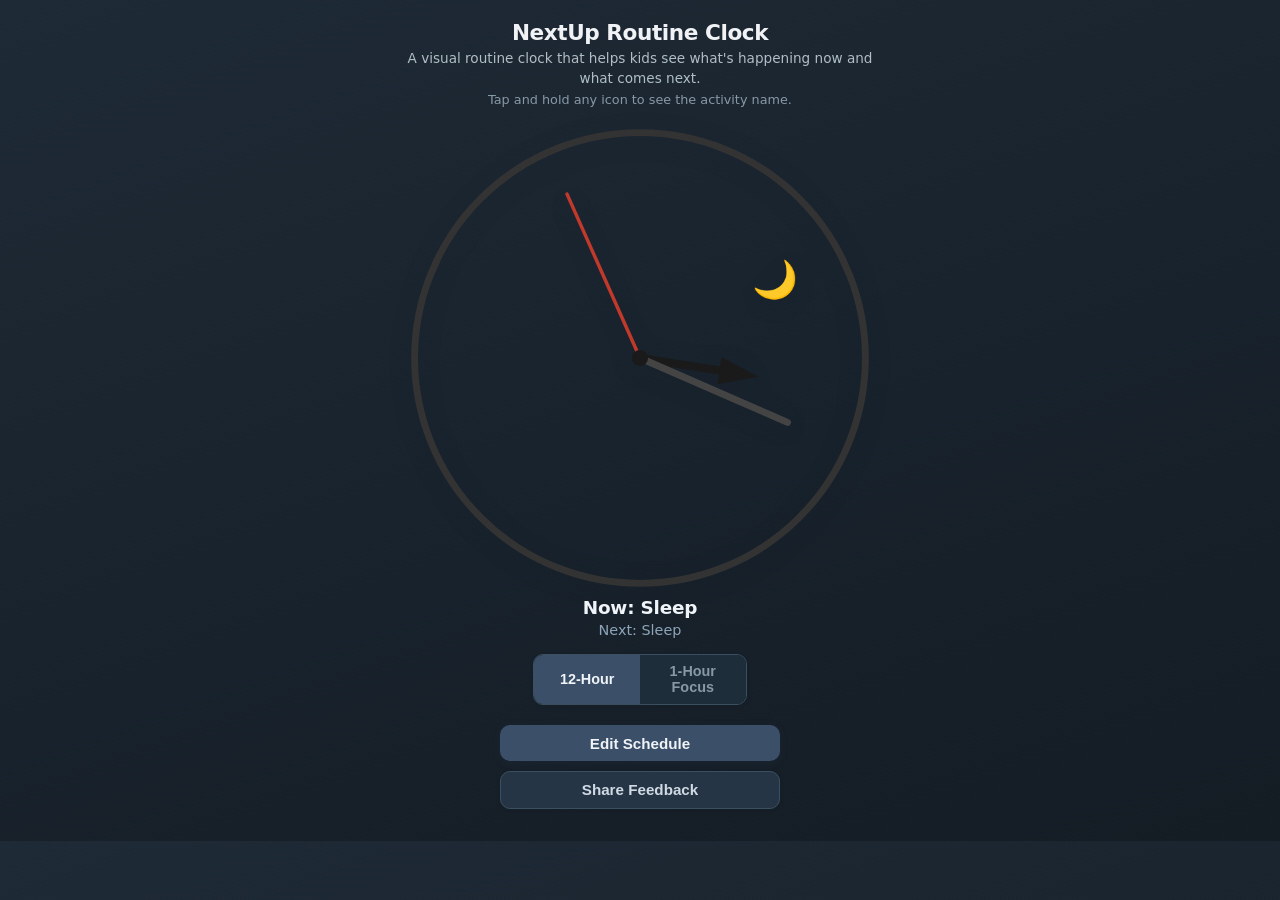
==== index.html @ 0e5f9760 "Add files via upload" ====
<!DOCTYPE html>
<html lang="en">
<head>
  <meta charset="UTF-8">
  <meta name="viewport" content="width=device-width, initial-scale=1.0, viewport-fit=cover">
  <title>NextUp Routine Clock</title>

  <!-- Google Analytics -->
  <script async src="https://www.googletagmanager.com/gtag/js?id=G-QKPMS6ZSTF"></script>
  <script>
    window.dataLayer = window.dataLayer || [];
    function gtag(){dataLayer.push(arguments);}
    gtag('js', new Date());
    gtag('config', 'G-QKPMS6ZSTF');
  </script>

  <link rel="stylesheet" href="styles.css?v=10">

  <!-- PWA -->
  <link rel="manifest" href="manifest.json">
  <meta name="theme-color" content="#2c3e50">

  <!-- Apple PWA -->
  <link rel="apple-touch-icon" href="icons/apple-touch-icon.png">
  <meta name="apple-mobile-web-app-capable" content="yes">
  <meta name="apple-mobile-web-app-status-bar-style" content="black-translucent">
  <meta name="apple-mobile-web-app-title" content="NextUp">
</head>
<body>
  <div class="page-shell">

    <header class="landing-header">
      <h1>NextUp Routine Clock</h1>
      <p>
        A visual routine clock that helps kids see what's happening now and what comes next.
      </p>
      <p class="landing-sub">
        Tap and hold any icon to see the activity name.
      </p>
    </header>

    <!-- Clock face -->
    <div class="clock-container">
      <svg id="clock-svg" viewBox="0 0 200 200">
        <g id="sectors"></g>

        <!-- Outer circle -->
        <circle cx="100" cy="100" r="98" fill="none" stroke="#333" stroke-width="3" />

        <!-- Hour hand -->
        <g id="hour-hand">
          <line x1="100" y1="100" x2="100" y2="65"
                stroke="#1a1a1a" stroke-width="3.5" stroke-linecap="round" />
          <polygon points="100,48 94,65 106,65" fill="#1a1a1a" />
        </g>

        <!-- Minute hand -->
        <line id="minute-hand" x1="100" y1="100" x2="100" y2="30"
              stroke="#444" stroke-width="3" stroke-linecap="round" />

        <!-- Second hand -->
        <line id="second-hand" x1="100" y1="100" x2="100" y2="22"
              stroke="#c0392b" stroke-width="1.5" stroke-linecap="round" />

        <!-- Center dot -->
        <circle cx="100" cy="100" r="3.5" fill="#1a1a1a" />
      </svg>

      <!-- Tooltip for tap-and-hold -->
      <div id="activity-tooltip" class="activity-tooltip"></div>
    </div>

    <!-- Activity labels -->
    <div id="current-activity">Loading...</div>

    <!-- Mode toggle -->
    <div class="mode-toggle">
      <button id="mode-12hr" type="button" class="mode-btn mode-btn-active">12-Hour</button>
      <button id="mode-1hr" type="button" class="mode-btn">1-Hour Focus</button>
    </div>

    <!-- Focus controls (hidden by default) -->
    <div id="focus-controls" class="focus-controls" style="display:none;">
      <button id="focus-start-stop" type="button" class="btn btn-start">Start Session</button>
      <p id="focus-status" class="focus-status">Set up your 1-hour session in Edit Schedule.</p>
    </div>

    <!-- Action buttons -->
    <div class="button-group">
      <button id="edit-schedule" type="button" class="btn btn-primary">Edit Schedule</button>
      <button id="feedback-button" type="button" class="btn btn-secondary">Share Feedback</button>
    </div>

  </div>

  <!-- App logic -->
  <script src="app.js?v=10"></script>

  <!-- Button handlers -->
  <script>
    document.addEventListener("DOMContentLoaded", () => {
      document.getElementById("edit-schedule")?.addEventListener("click", () => {
        window.location.href = "./setup.html";
      });

      document.getElementById("feedback-button")?.addEventListener("click", () => {
        window.open("https://docs.google.com/forms/d/e/1FAIpQLSdBZ_mIHng_bV12cy0BpQKiRwdXhWgwqj-NNfIWHjNPHFuXQA/viewform?usp=publish-editor", "_blank");
      });
    });
  </script>

  <!-- Service worker -->
  <script>
    if ("serviceWorker" in navigator) {
      navigator.serviceWorker.register("./service-worker.js")
        .then(() => console.log("SW registered"))
        .catch((err) => console.log("SW failed:", err));
    }
  </script>
</body>
</html>
---- styles.css ----
/* ========== RESET ========== */
* {
  box-sizing: border-box;
  margin: 0;
  padding: 0;
}

/* ========== PAGE LAYOUT ========== */
body {
  min-height: 100vh;
  min-height: -webkit-fill-available;
  background-color: #f0f0ec;
  font-family: "Segoe UI", system-ui, -apple-system, BlinkMacSystemFont, sans-serif;
  transition: background-color 0.5s ease, color 0.5s ease;
  -webkit-text-size-adjust: 100%;
  -webkit-tap-highlight-color: transparent;
}

.page-shell {
  max-width: 520px;
  margin: 0 auto;
  padding: 1.25rem 1rem 2rem;
  display: flex;
  flex-direction: column;
  align-items: center;
}

/* ========== HEADER ========== */
.landing-header {
  text-align: center;
  margin-bottom: 0.5rem;
  width: 100%;
}

.landing-header h1 {
  font-size: 1.35rem;
  font-weight: 700;
  letter-spacing: -0.02em;
  color: #1a1a1a;
  margin-bottom: 0.25rem;
}

.landing-header p {
  font-size: 0.85rem;
  line-height: 1.45;
  color: #555;
  margin-bottom: 0.15rem;
}

.landing-header .landing-sub {
  color: #777;
  font-size: 0.8rem;
}

/* ========== CLOCK CONTAINER ========== */
.clock-container {
  width: 88vw;
  max-width: 460px;
  aspect-ratio: 1 / 1;
  margin: 0.5rem auto 0;
  position: relative;
}

#clock-svg {
  width: 100%;
  height: auto;
  display: block;
  filter: drop-shadow(0 4px 12px rgba(0, 0, 0, 0.08));
}

/* ========== SVG STYLES ========== */
svg {
  width: 100%;
  height: 100%;
  display: block;
}

svg text {
  -webkit-font-smoothing: antialiased;
  font-family: -apple-system, BlinkMacSystemFont, "Segoe UI Emoji", "Apple Color Emoji", sans-serif;
  pointer-events: none;
}

/* ========== DAY / NIGHT THEMES ========== */
body.day-mode {
  background: linear-gradient(160deg, #eef3f7 0%, #e2e8ee 100%);
}

body.night-mode {
  background: linear-gradient(160deg, #1e2a36 0%, #141c24 100%);
  color: #e8ecf0;
}

body.night-mode h1 {
  color: #f0f2f5;
}

body.night-mode p {
  color: #b0bec5;
}

body.night-mode .landing-sub {
  color: #8899a6;
}

/* ========== CURRENT ACTIVITY HIGHLIGHT ========== */
.current-activity {
  opacity: 0.92 !important;
  filter: brightness(1.1);
}

.current-icon {
  animation: iconPulse 2s ease-in-out infinite !important;
  transform-origin: center center;
}

@keyframes iconPulse {
  0%, 100% {
    transform: scale(1);
    opacity: 1;
  }
  50% {
    transform: scale(1.12);
    opacity: 0.88;
  }
}

/* ========== TRANSITION WARNING ========== */
body.transition-warning .clock-container {
  animation: pulse 0.5s ease-in-out 3;
}

@keyframes pulse {
  0%, 100% { transform: scale(1); }
  50% { transform: scale(1.02); }
}

/* ========== ACTIVITY LABELS ========== */
#current-activity {
  position: relative;
  margin-top: 0.6rem;
  text-align: center;
  width: 100%;
}

.now-label {
  font-size: 1.15rem;
  font-weight: 700;
  color: #1a2a3a;
  margin-bottom: 0.2rem;
  letter-spacing: -0.01em;
}

.next-label {
  font-size: 0.9rem;
  color: #6b7c8a;
  font-weight: 500;
}

body.night-mode .now-label {
  color: #f0f4f8;
}

body.night-mode .next-label {
  color: #8ea4b8;
}

/* ========== BUTTONS ========== */
.btn {
  display: inline-flex;
  align-items: center;
  justify-content: center;
  padding: 0.6rem 1.4rem;
  font-size: 0.95rem;
  font-weight: 600;
  border-radius: 10px;
  border: none;
  cursor: pointer;
  transition: all 0.15s ease;
  -webkit-tap-highlight-color: transparent;
  touch-action: manipulation;
}

.btn:active {
  transform: scale(0.97);
}

.btn-primary {
  background: #2c3e50;
  color: #fff;
  box-shadow: 0 2px 8px rgba(44, 62, 80, 0.2);
}

.btn-primary:active {
  background: #1a2a38;
}

.btn-secondary {
  background: #fff;
  color: #2c3e50;
  border: 1.5px solid #d1d5db;
  box-shadow: 0 1px 4px rgba(0, 0, 0, 0.06);
}

.btn-secondary:active {
  background: #f5f5f5;
}

.btn-start {
  background: #16a34a;
  color: #fff;
  font-weight: 700;
  box-shadow: 0 2px 8px rgba(22, 163, 74, 0.25);
}

.btn-start:active {
  background: #15803d;
}

.btn-stop {
  background: #dc2626;
  color: #fff;
  font-weight: 700;
  box-shadow: 0 2px 8px rgba(220, 38, 38, 0.25);
}

.btn-stop:active {
  background: #b91c1c;
}

body.night-mode .btn-secondary {
  background: #263545;
  color: #d0dae4;
  border-color: #3a4f5f;
}

body.night-mode .btn-primary {
  background: #3b5068;
  color: #f0f4f8;
}

/* ========== MODE TOGGLE ========== */
.mode-toggle {
  display: flex;
  margin-top: 1rem;
  border-radius: 10px;
  overflow: hidden;
  border: 1.5px solid #d1d5db;
  box-shadow: 0 1px 4px rgba(0, 0, 0, 0.06);
}

.mode-toggle .mode-btn {
  flex: 1;
  padding: 0.55rem 1rem;
  font-size: 0.9rem;
  font-weight: 600;
  border: none;
  cursor: pointer;
  transition: all 0.2s ease;
  background: #fff;
  color: #6b7280;
  -webkit-tap-highlight-color: transparent;
}

.mode-toggle .mode-btn-active {
  background: #2c3e50;
  color: #fff;
}

body.night-mode .mode-toggle {
  border-color: #3a4f5f;
}

body.night-mode .mode-toggle .mode-btn {
  background: #1e2d3a;
  color: #8899a6;
}

body.night-mode .mode-toggle .mode-btn-active {
  background: #3b5068;
  color: #f0f4f8;
}

/* ========== FOCUS CONTROLS ========== */
.focus-controls {
  margin-top: 0.75rem;
  text-align: center;
  width: 100%;
}

.focus-status {
  margin-top: 0.4rem;
  font-size: 0.82rem;
  color: #888;
}

/* ========== BUTTON GROUP (edit + feedback) ========== */
.button-group {
  display: flex;
  flex-direction: column;
  align-items: center;
  gap: 0.6rem;
  margin-top: 1.25rem;
  width: 100%;
  max-width: 280px;
}

.button-group .btn {
  width: 100%;
}

/* ========== TAP-HOLD TOOLTIP ========== */
.activity-tooltip {
  position: absolute;
  background: rgba(30, 40, 50, 0.92);
  color: #fff;
  padding: 0.45rem 0.85rem;
  border-radius: 8px;
  font-size: 0.85rem;
  font-weight: 600;
  pointer-events: none;
  opacity: 0;
  transform: translate(-50%, -50%) scale(0.85);
  transition: opacity 0.15s ease, transform 0.15s ease;
  z-index: 100;
  white-space: nowrap;
  box-shadow: 0 4px 12px rgba(0, 0, 0, 0.25);
}

.activity-tooltip.visible {
  opacity: 1;
  transform: translate(-50%, -50%) scale(1);
}

/* ========== SMOOTH TRANSITIONS ========== */
svg path,
svg text {
  transition: opacity 0.3s ease, filter 0.3s ease;
}

/* ========== MOBILE RESPONSIVE ========== */
@media (max-width: 600px) {
  .page-shell {
    padding: 0.75rem 0.6rem 1.5rem;
  }

  .landing-header {
    margin-bottom: 0.25rem;
  }

  .landing-header h1 {
    font-size: 1.2rem;
  }

  .landing-header p,
  .landing-header .landing-sub {
    font-size: 0.78rem;
  }

  .clock-container {
    width: 92vw;
    max-width: 92vw;
    margin-top: 0.25rem;
  }

  .now-label {
    font-size: 1.05rem;
  }

  .next-label {
    font-size: 0.82rem;
  }

  .mode-toggle {
    margin-top: 0.75rem;
  }

  .button-group {
    margin-top: 1rem;
    max-width: 240px;
  }

  .btn {
    padding: 0.55rem 1.2rem;
    font-size: 0.9rem;
  }
}

@media (max-width: 380px) {
  .landing-header h1 {
    font-size: 1.1rem;
  }

  .clock-container {
    width: 95vw;
    max-width: 95vw;
  }
}
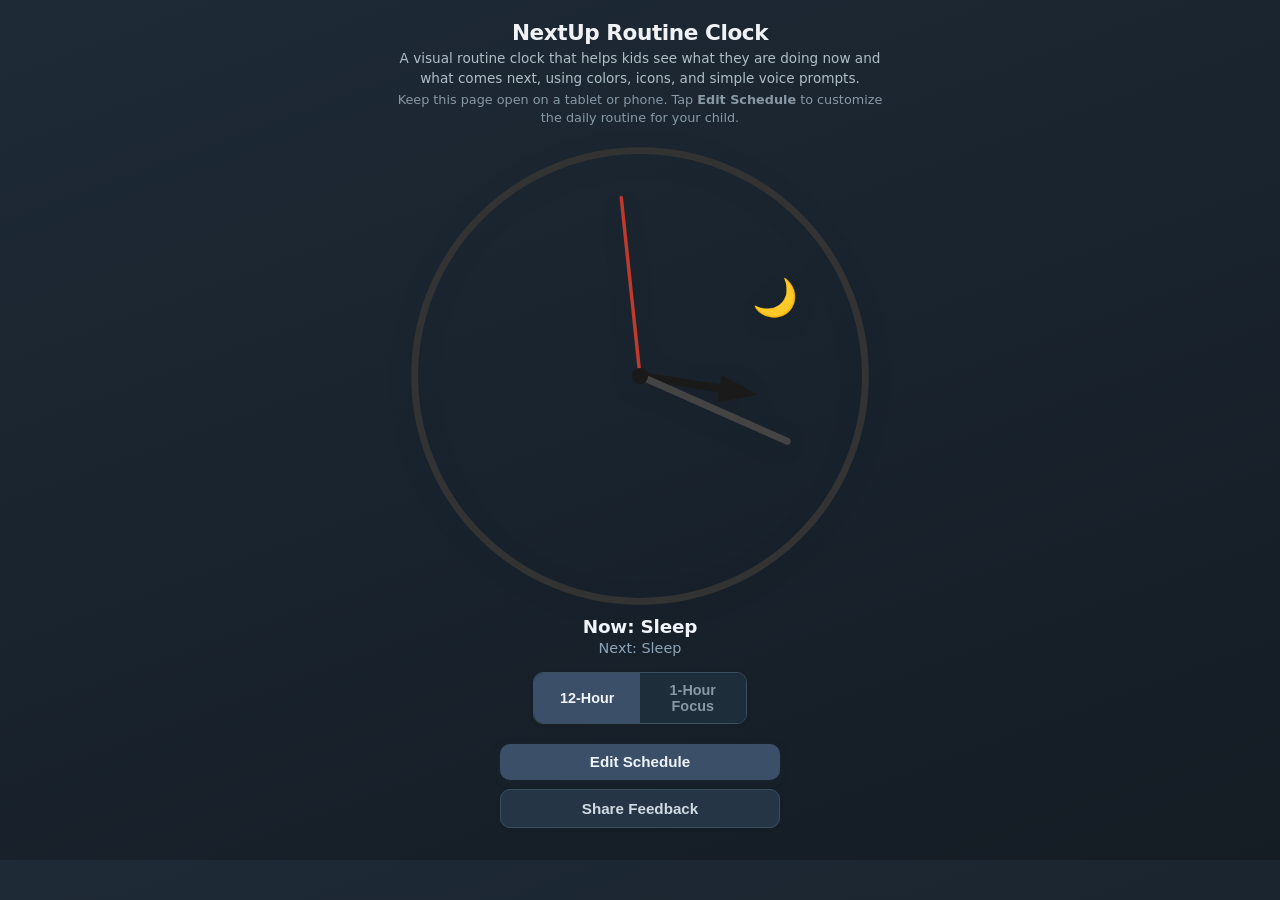
==== commit 071793ea: "Update index.html" ====
--- a/index.html
+++ b/index.html
@@ -32,10 +32,12 @@
     <header class="landing-header">
       <h1>NextUp Routine Clock</h1>
       <p>
-        A visual routine clock that helps kids see what's happening now and what comes next.
+        A visual routine clock that helps kids see what they are doing now and what comes next,
+        using colors, icons, and simple voice prompts.
       </p>
       <p class="landing-sub">
-        Tap and hold any icon to see the activity name.
+        Keep this page open on a tablet or phone. Tap <strong>Edit Schedule</strong> to customize
+        the daily routine for your child.
       </p>
     </header>
 
@@ -65,9 +67,6 @@
         <!-- Center dot -->
         <circle cx="100" cy="100" r="3.5" fill="#1a1a1a" />
       </svg>
-
-      <!-- Tooltip for tap-and-hold -->
-      <div id="activity-tooltip" class="activity-tooltip"></div>
     </div>
 
     <!-- Activity labels -->
@@ -119,3 +118,4 @@
   </script>
 </body>
 </html>
+</html>
--- a/styles.css
+++ b/styles.css
@@ -78,7 +78,11 @@
 svg text {
   -webkit-font-smoothing: antialiased;
   font-family: -apple-system, BlinkMacSystemFont, "Segoe UI Emoji", "Apple Color Emoji", sans-serif;
-  pointer-events: none;
+  cursor: pointer;
+}
+
+svg path {
+  cursor: pointer;
 }
 
 /* ========== DAY / NIGHT THEMES ========== */
@@ -396,3 +400,4 @@
     max-width: 95vw;
   }
 }
+
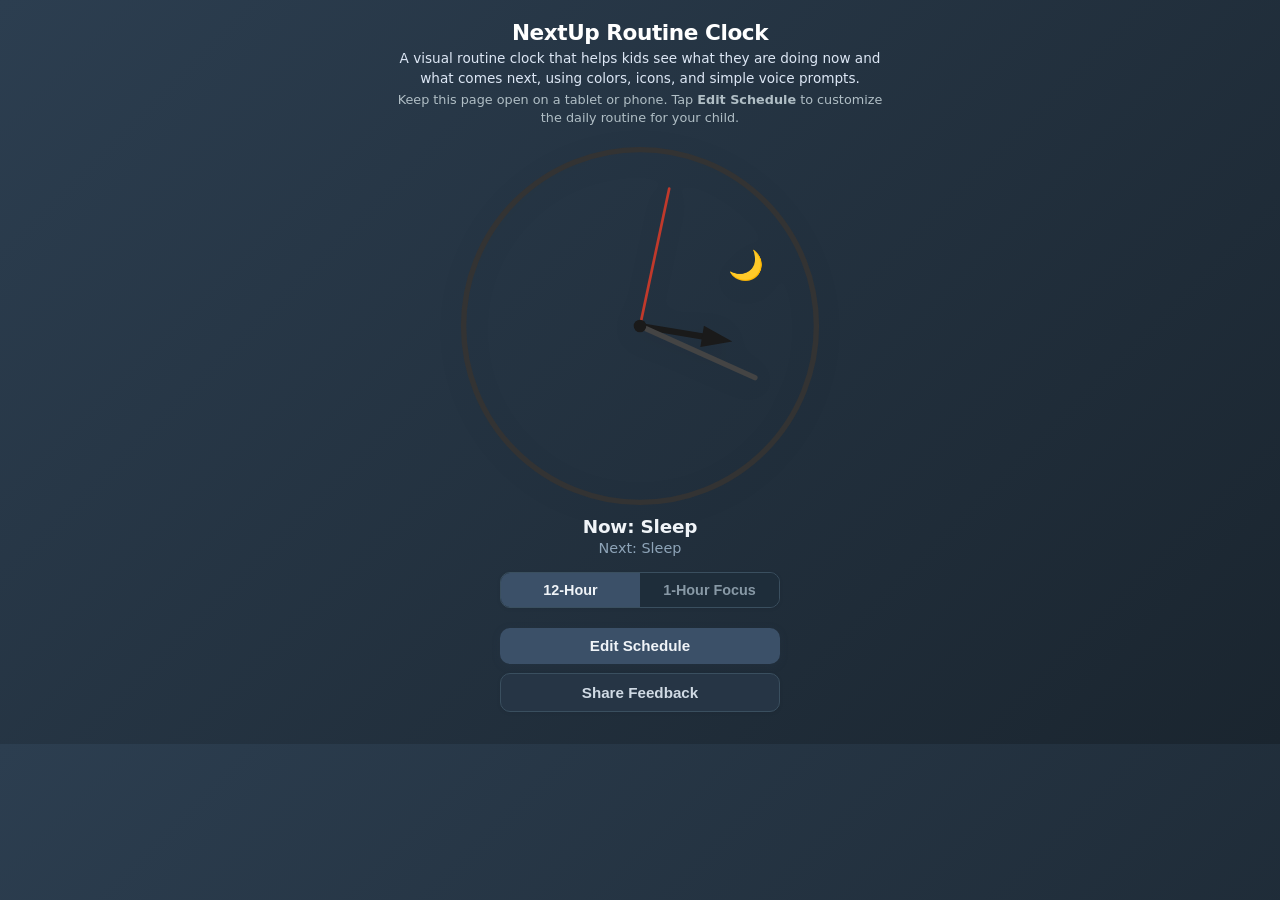
==== commit e64fae3c: "Update index.html" ====
--- a/index.html
+++ b/index.html
@@ -14,7 +14,7 @@
     gtag('config', 'G-QKPMS6ZSTF');
   </script>
 
-  <link rel="stylesheet" href="styles.css?v=10">
+  <link rel="stylesheet" href="styles.css?v=12">
 
   <!-- PWA -->
   <link rel="manifest" href="manifest.json">
@@ -93,7 +93,7 @@
   </div>
 
   <!-- App logic -->
-  <script src="app.js?v=10"></script>
+  <script src="app.js?v=12"></script>
 
   <!-- Button handlers -->
   <script>
--- a/styles.css
+++ b/styles.css
@@ -9,9 +9,9 @@
 body {
   min-height: 100vh;
   min-height: -webkit-fill-available;
-  background-color: #f0f0ec;
+  background: #f0f0ec;
   font-family: "Segoe UI", system-ui, -apple-system, BlinkMacSystemFont, sans-serif;
-  transition: background-color 0.5s ease, color 0.5s ease;
+  transition: background 0.5s ease, color 0.5s ease;
   -webkit-text-size-adjust: 100%;
   -webkit-tap-highlight-color: transparent;
 }
@@ -54,8 +54,8 @@
 
 /* ========== CLOCK CONTAINER ========== */
 .clock-container {
-  width: 88vw;
-  max-width: 460px;
+  width: 60vw;
+  max-width: 360px;
   aspect-ratio: 1 / 1;
   margin: 0.5rem auto 0;
   position: relative;
@@ -78,33 +78,28 @@
 svg text {
   -webkit-font-smoothing: antialiased;
   font-family: -apple-system, BlinkMacSystemFont, "Segoe UI Emoji", "Apple Color Emoji", sans-serif;
-  cursor: pointer;
-}
-
-svg path {
-  cursor: pointer;
 }
 
 /* ========== DAY / NIGHT THEMES ========== */
 body.day-mode {
-  background: linear-gradient(160deg, #eef3f7 0%, #e2e8ee 100%);
+  background: linear-gradient(135deg, #e8f4f8 0%, #d4e8f0 100%);
 }
 
 body.night-mode {
-  background: linear-gradient(160deg, #1e2a36 0%, #141c24 100%);
-  color: #e8ecf0;
+  background: linear-gradient(135deg, #2c3e50 0%, #1a252f 100%);
+  color: #ffffff;
 }
 
 body.night-mode h1 {
-  color: #f0f2f5;
+  color: #ffffff;
 }
 
 body.night-mode p {
+  color: #dde7f5;
+}
+
+body.night-mode .landing-sub {
   color: #b0bec5;
-}
-
-body.night-mode .landing-sub {
-  color: #8899a6;
 }
 
 /* ========== CURRENT ACTIVITY HIGHLIGHT ========== */
@@ -114,8 +109,16 @@
 }
 
 .current-icon {
-  animation: iconPulse 2s ease-in-out infinite !important;
+  animation: iconPulse 1.5s ease-in-out infinite !important;
   transform-origin: center center;
+  transform-box: fill-box;
+}
+
+/* For SVG group elements (photo icons) */
+g.current-icon {
+  animation: iconPulse 1.5s ease-in-out infinite !important;
+  transform-origin: center;
+  transform-box: fill-box;
 }
 
 @keyframes iconPulse {
@@ -124,8 +127,8 @@
     opacity: 1;
   }
   50% {
-    transform: scale(1.12);
-    opacity: 0.88;
+    transform: scale(1.15);
+    opacity: 0.85;
   }
 }
 
@@ -251,6 +254,8 @@
   overflow: hidden;
   border: 1.5px solid #d1d5db;
   box-shadow: 0 1px 4px rgba(0, 0, 0, 0.06);
+  width: 100%;
+  max-width: 280px;
 }
 
 .mode-toggle .mode-btn {
@@ -313,29 +318,6 @@
   width: 100%;
 }
 
-/* ========== TAP-HOLD TOOLTIP ========== */
-.activity-tooltip {
-  position: absolute;
-  background: rgba(30, 40, 50, 0.92);
-  color: #fff;
-  padding: 0.45rem 0.85rem;
-  border-radius: 8px;
-  font-size: 0.85rem;
-  font-weight: 600;
-  pointer-events: none;
-  opacity: 0;
-  transform: translate(-50%, -50%) scale(0.85);
-  transition: opacity 0.15s ease, transform 0.15s ease;
-  z-index: 100;
-  white-space: nowrap;
-  box-shadow: 0 4px 12px rgba(0, 0, 0, 0.25);
-}
-
-.activity-tooltip.visible {
-  opacity: 1;
-  transform: translate(-50%, -50%) scale(1);
-}
-
 /* ========== SMOOTH TRANSITIONS ========== */
 svg path,
 svg text {
@@ -362,8 +344,8 @@
   }
 
   .clock-container {
-    width: 92vw;
-    max-width: 92vw;
+    width: 82vw;
+    max-width: 82vw;
     margin-top: 0.25rem;
   }
 
@@ -396,8 +378,7 @@
   }
 
   .clock-container {
-    width: 95vw;
-    max-width: 95vw;
-  }
-}
-
+    width: 88vw;
+    max-width: 88vw;
+  }
+}
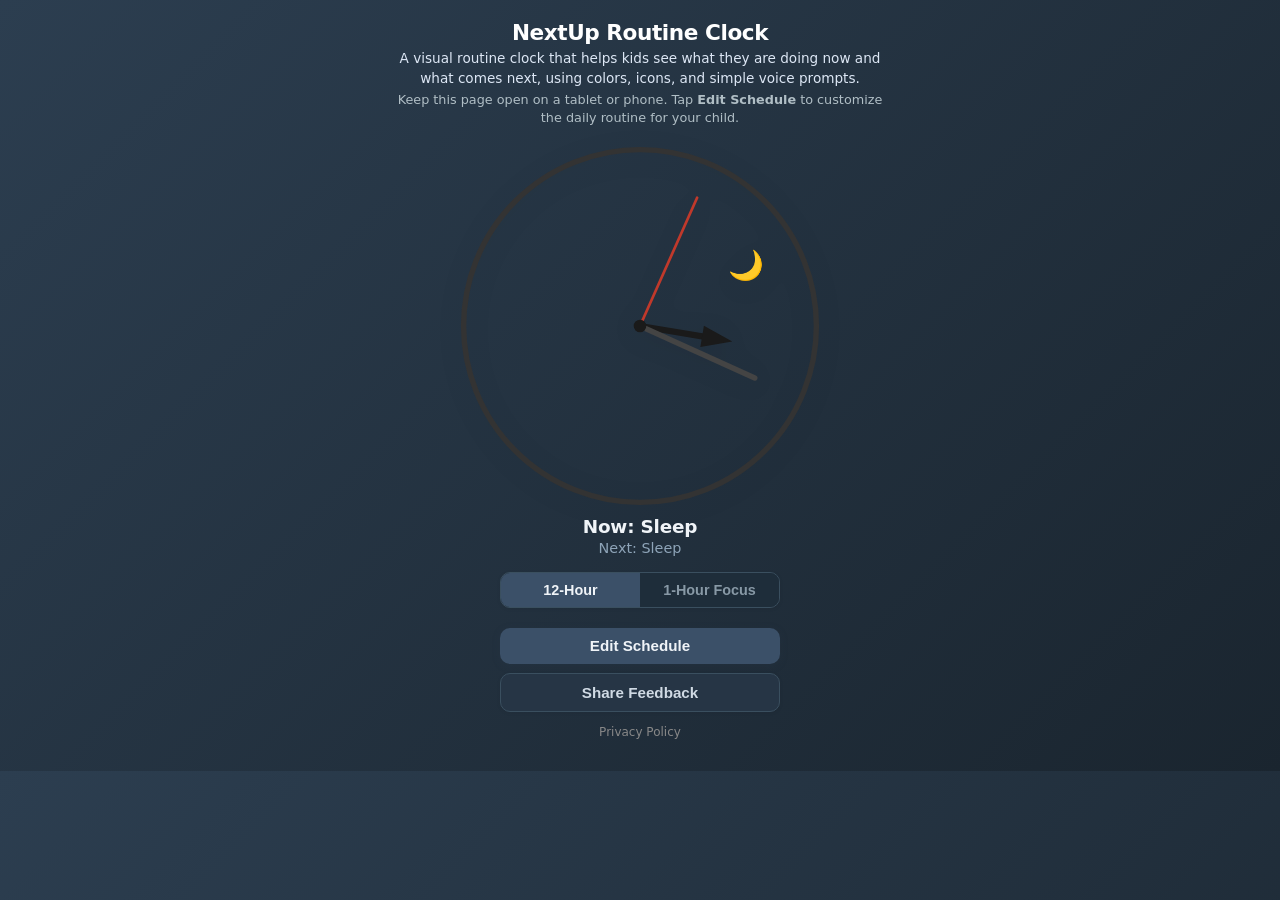
==== commit 58033cad: "Update index.html" ====
--- a/index.html
+++ b/index.html
@@ -88,6 +88,7 @@
     <div class="button-group">
       <button id="edit-schedule" type="button" class="btn btn-primary">Edit Schedule</button>
       <button id="feedback-button" type="button" class="btn btn-secondary">Share Feedback</button>
+      <a href="./privacy.html" style="font-size:0.75rem;color:#888;text-decoration:none;margin-top:0.25rem;">Privacy Policy</a>
     </div>
 
   </div>
@@ -118,4 +119,3 @@
   </script>
 </body>
 </html>
-</html>
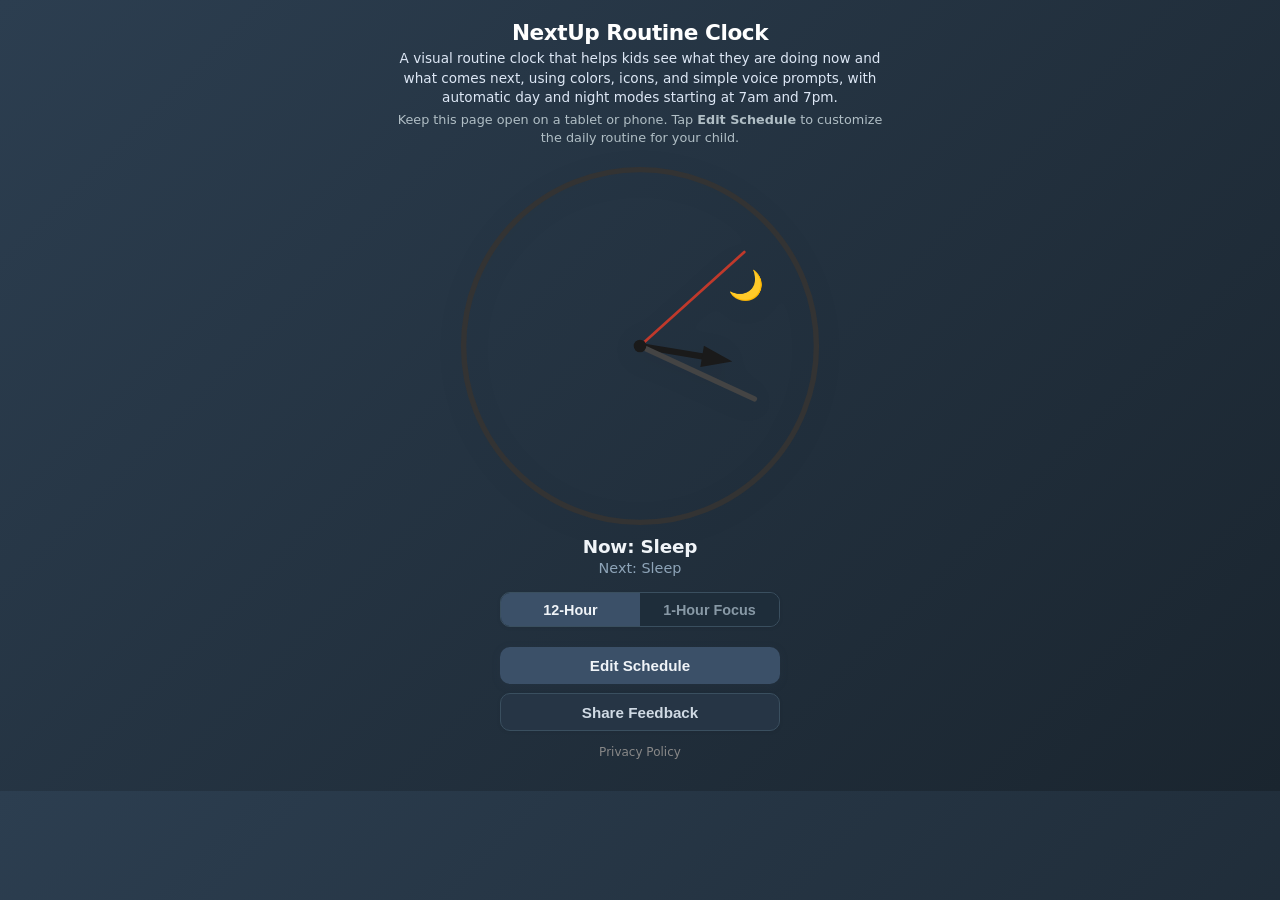
==== commit 7e39415c: "Update index.html" ====
--- a/index.html
+++ b/index.html
@@ -33,7 +33,7 @@
       <h1>NextUp Routine Clock</h1>
       <p>
         A visual routine clock that helps kids see what they are doing now and what comes next,
-        using colors, icons, and simple voice prompts.
+        using colors, icons, and simple voice prompts, with automatic day and night modes starting at 7am and 7pm. 
       </p>
       <p class="landing-sub">
         Keep this page open on a tablet or phone. Tap <strong>Edit Schedule</strong> to customize
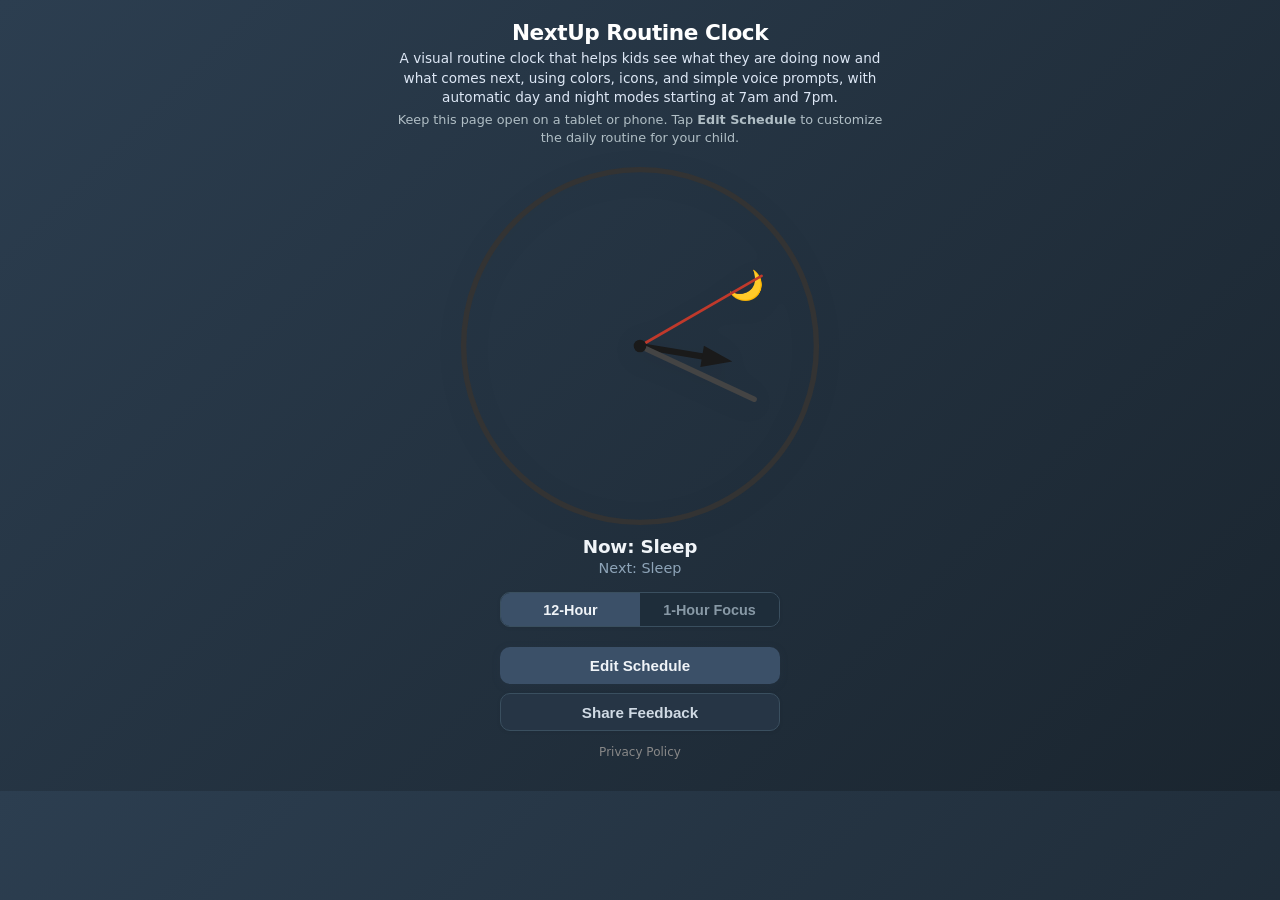
==== commit 18e43b6d: "Update index.html" ====
--- a/index.html
+++ b/index.html
@@ -21,7 +21,7 @@
   <meta name="theme-color" content="#2c3e50">
 
   <!-- Apple PWA -->
-  <link rel="apple-touch-icon" href="icons/apple-touch-icon.png">
+  <link rel="apple-touch-icon" href="apple-touch-icon.png">
   <meta name="apple-mobile-web-app-capable" content="yes">
   <meta name="apple-mobile-web-app-status-bar-style" content="black-translucent">
   <meta name="apple-mobile-web-app-title" content="NextUp">
